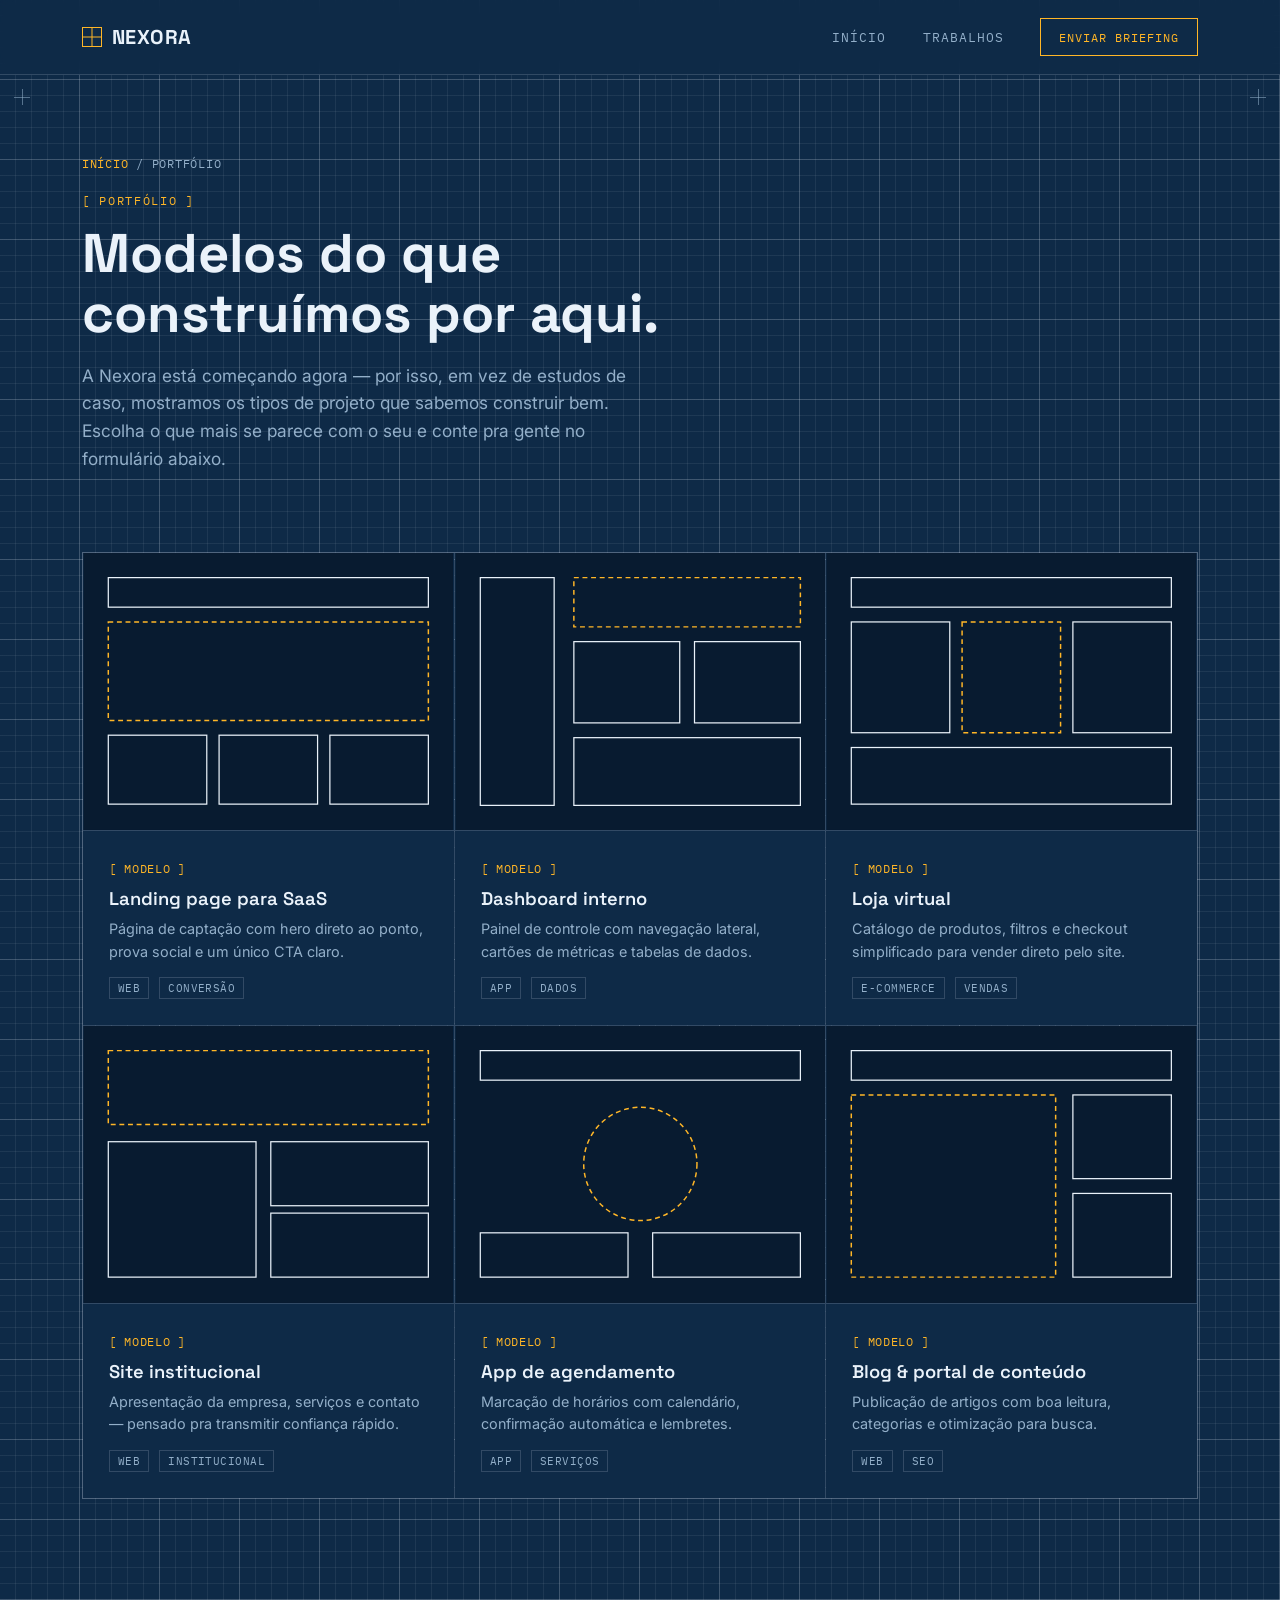
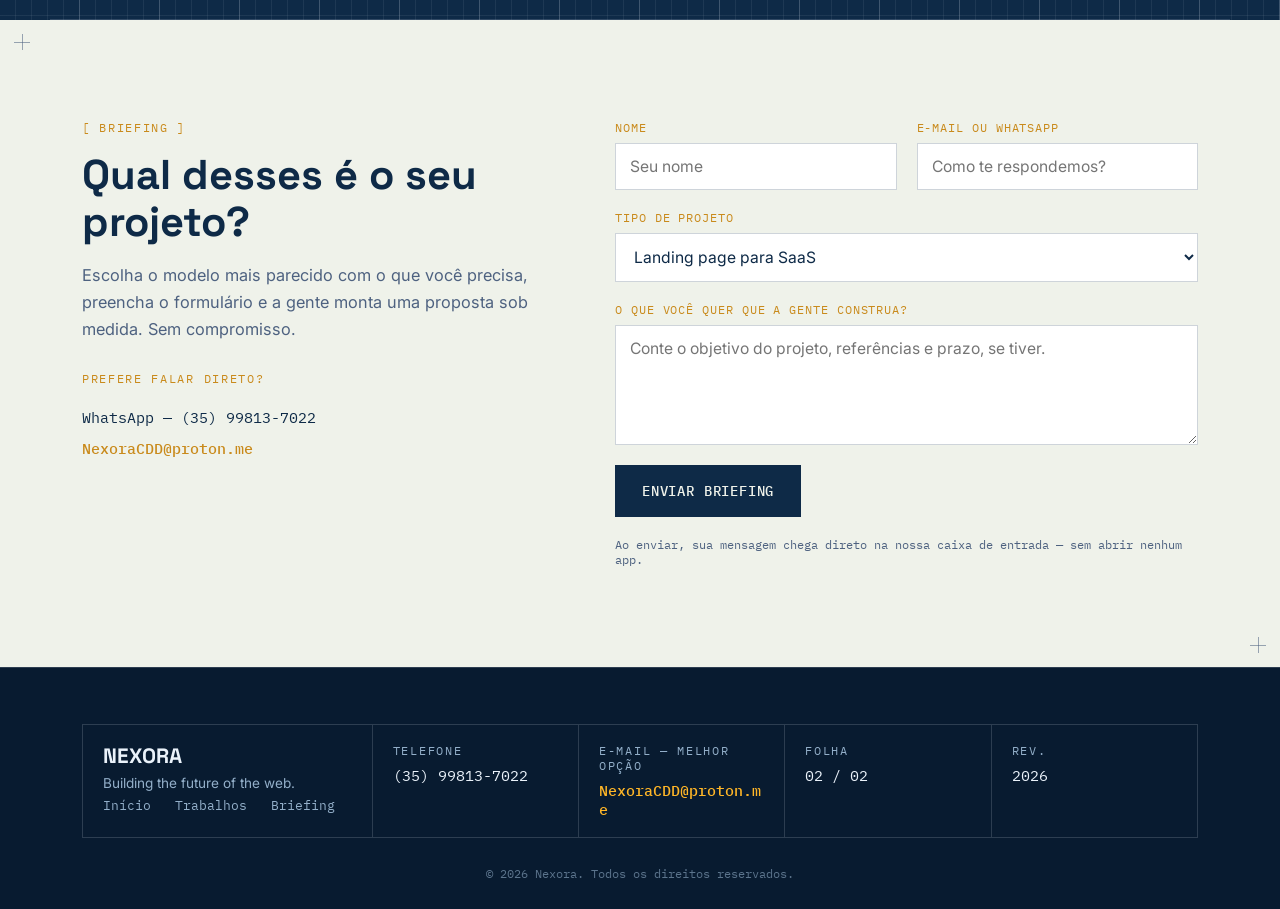
==== portfolio.html @ 4fa9fde5 "Add files via upload" ====
<!DOCTYPE html>
<html lang="pt-BR">
<head>
<meta charset="UTF-8">
<meta name="viewport" content="width=device-width, initial-scale=1.0">
<title>Portfólio & Briefing — Nexora</title>
<link rel="preconnect" href="https://fonts.googleapis.com">
<link rel="preconnect" href="https://fonts.gstatic.com" crossorigin>
<link href="https://fonts.googleapis.com/css2?family=Space+Grotesk:wght@400;500;600;700&family=Inter:wght@400;500;600&family=IBM+Plex+Mono:wght@400;500&display=swap" rel="stylesheet">
<style>
  :root{
    --bg: #0E2A47;
    --bg-deep: #081B30;
    --grid-line: rgba(234,242,250,0.07);
    --grid-line-strong: rgba(234,242,250,0.16);
    --paper: #EAF2FA;
    --paper-dim: #93AFC9;
    --accent: #FFB627;
    --accent-dim: #C98A1B;
    --line: #EAF2FA;

    --paper-bg: #EFF2EA;
    --paper-ink: #0E2A47;
    --paper-ink-dim: #4E6280;

    --font-display: 'Space Grotesk', sans-serif;
    --font-body: 'Inter', sans-serif;
    --font-mono: 'IBM Plex Mono', monospace;
  }

  *{ margin:0; padding:0; box-sizing:border-box; }

  html{ scroll-behavior:smooth; }

  body{
    background:var(--bg);
    color:var(--paper);
    font-family:var(--font-body);
    -webkit-font-smoothing:antialiased;
    overflow-x:hidden;
  }

  @media (prefers-reduced-motion: reduce){
    *{ animation-duration:0.01ms !important; animation-iteration-count:1 !important; transition-duration:0.01ms !important; scroll-behavior:auto !important; }
  }

  a{ color:inherit; text-decoration:none; }
  button{ font-family:inherit; cursor:pointer; }

  :focus-visible{
    outline:2px solid var(--accent);
    outline-offset:3px;
  }

  .blueprint-grid{
    background-image:
      linear-gradient(var(--grid-line) 1px, transparent 1px),
      linear-gradient(90deg, var(--grid-line) 1px, transparent 1px),
      linear-gradient(var(--grid-line-strong) 1px, transparent 1px),
      linear-gradient(90deg, var(--grid-line-strong) 1px, transparent 1px);
    background-size:16px 16px, 16px 16px, 80px 80px, 80px 80px;
    background-position:-1px -1px;
  }

  .paper-grid{
    background-image:
      linear-gradient(rgba(14,42,71,0.06) 1px, transparent 1px),
      linear-gradient(90deg, rgba(14,42,71,0.06) 1px, transparent 1px),
      linear-gradient(rgba(14,42,71,0.14) 1px, transparent 1px),
      linear-gradient(90deg, rgba(14,42,71,0.14) 1px, transparent 1px);
    background-size:16px 16px, 16px 16px, 80px 80px, 80px 80px;
    background-position:-1px -1px;
  }

  .mono-label{
    font-family:var(--font-mono);
    font-size:0.75rem;
    letter-spacing:0.14em;
    text-transform:uppercase;
    color:var(--accent);
  }

  .wrap{
    max-width:1180px;
    margin:0 auto;
    padding:0 32px;
  }

  /* corner registration marks — signature motif */
  .crosshair{
    position:absolute;
    width:16px; height:16px;
    pointer-events:none;
  }
  .crosshair::before, .crosshair::after{
    content:"";
    position:absolute;
    background:currentColor;
    opacity:0.55;
  }
  .crosshair::before{ width:100%; height:1px; top:50%; left:0; }
  .crosshair::after{ width:1px; height:100%; left:50%; top:0; }
  .crosshair.tl{ top:14px; left:14px; }
  .crosshair.tr{ top:14px; right:14px; }
  .crosshair.bl{ bottom:14px; left:14px; }
  .crosshair.br{ bottom:14px; right:14px; }

  /* ---------- NAV ---------- */
  header{
    position:sticky; top:0; z-index:100;
    background:rgba(14,42,71,0.86);
    backdrop-filter:blur(10px);
    border-bottom:1px solid var(--grid-line-strong);
  }
  .nav{
    display:flex; align-items:center; justify-content:space-between;
    padding:18px 32px;
    max-width:1180px; margin:0 auto;
  }
  .logo{
    display:flex; align-items:center; gap:10px;
    font-family:var(--font-display);
    font-weight:700; font-size:1.25rem;
    letter-spacing:0.02em;
  }
  .logo-mark{
    width:20px; height:20px;
    border:1.5px solid var(--accent);
    position:relative; flex-shrink:0;
  }
  .logo-mark::before, .logo-mark::after{
    content:""; position:absolute; background:var(--accent);
  }
  .logo-mark::before{ width:100%; height:1px; top:50%; left:0; transform:translateY(-50%); }
  .logo-mark::after{ width:1px; height:100%; left:50%; top:0; transform:translateX(-50%); }

  .nav-links{
    display:flex; align-items:center; gap:36px;
    font-family:var(--font-mono); font-size:0.82rem;
    text-transform:uppercase; letter-spacing:0.08em;
    color:var(--paper-dim);
  }
  .nav-links a{ transition:color 0.2s; position:relative; }
  .nav-links a:hover{ color:var(--paper); }
  .nav-cta{
    font-family:var(--font-mono);
    font-size:0.78rem; text-transform:uppercase; letter-spacing:0.08em;
    padding:10px 18px;
    border:1px solid var(--accent);
    color:var(--accent);
    background:transparent;
    transition:background 0.2s, color 0.2s;
  }
  .nav-cta:hover{ background:var(--accent); color:var(--bg-deep); }
  .nav-toggle{ display:none; background:none; border:none; color:var(--paper); font-size:1.5rem; }

  @media (max-width:860px){
    .nav-links{ display:none; }
    .nav-toggle{ display:block; }
  }

  /* ---------- HERO ---------- */
  .hero{
    position:relative;
    padding:100px 0 80px;
  }
  .hero-inner{
    display:grid;
    grid-template-columns:1.05fr 0.95fr;
    gap:48px;
    align-items:center;
  }
  .hero-eyebrow{
    display:flex; align-items:center; gap:10px;
    margin-bottom:22px;
  }
  .hero-eyebrow::before{
    content:""; width:26px; height:1px; background:var(--accent);
  }
  .hero h1{
    font-family:var(--font-display);
    font-weight:700;
    font-size:clamp(2.4rem, 5.4vw, 4.2rem);
    line-height:1.05;
    letter-spacing:-0.01em;
    color:var(--paper);
  }
  .hero h1 em{
    font-style:normal;
    color:var(--accent);
  }
  .hero p.lede{
    margin-top:24px;
    font-size:1.1rem;
    line-height:1.65;
    color:var(--paper-dim);
    max-width:480px;
  }
  .hero-actions{
    display:flex; gap:16px; margin-top:36px; flex-wrap:wrap;
  }
  .btn-primary{
    font-family:var(--font-mono);
    font-size:0.85rem; text-transform:uppercase; letter-spacing:0.06em;
    padding:15px 26px;
    background:var(--accent);
    color:var(--bg-deep);
    border:1px solid var(--accent);
    font-weight:500;
    transition:transform 0.15s, box-shadow 0.15s;
  }
  .btn-primary:hover{ transform:translateY(-2px); box-shadow:0 8px 24px rgba(255,182,39,0.25); }
  .btn-secondary{
    font-family:var(--font-mono);
    font-size:0.85rem; text-transform:uppercase; letter-spacing:0.06em;
    padding:15px 26px;
    background:transparent;
    color:var(--paper);
    border:1px solid var(--grid-line-strong);
    transition:border-color 0.2s, color 0.2s;
  }
  .btn-secondary:hover{ border-color:var(--paper); }

  /* hero schematic */
  .schematic{
    position:relative;
    aspect-ratio:1/1;
    max-width:460px;
    margin:0 auto;
  }
  .schematic svg{ width:100%; height:100%; overflow:visible; }
  .draw-line{
    stroke-dasharray:1000;
    stroke-dashoffset:1000;
    animation:draw 2.4s ease forwards;
  }
  .draw-line.d2{ animation-delay:0.3s; }
  .draw-line.d3{ animation-delay:0.6s; }
  .draw-line.d4{ animation-delay:0.9s; }
  @keyframes draw{ to{ stroke-dashoffset:0; } }
  .fade-in-label{
    opacity:0; animation:fadeIn 0.6s ease forwards;
  }
  .fi1{ animation-delay:1.1s; } .fi2{ animation-delay:1.3s; } .fi3{ animation-delay:1.5s; } .fi4{ animation-delay:1.7s; }
  @keyframes fadeIn{ to{ opacity:1; } }

  @media (max-width:860px){
    .hero-inner{ grid-template-columns:1fr; }
    .schematic{ order:-1; max-width:340px; }
  }

  /* ---------- SECTION SHARED ---------- */
  section{ position:relative; padding:100px 0; }
  .section-head{
    max-width:640px;
    margin-bottom:56px;
  }
  .section-head .mono-label{ display:block; margin-bottom:16px; }
  .section-head h2{
    font-family:var(--font-display);
    font-weight:600;
    font-size:clamp(1.8rem, 3.6vw, 2.6rem);
    line-height:1.15;
  }
  .section-head p{
    margin-top:16px;
    color:var(--paper-dim);
    font-size:1.05rem;
    line-height:1.6;
  }
  .divider{
    height:1px;
    background:var(--grid-line-strong);
    max-width:1180px;
    margin:0 auto;
  }

  /* ---------- SERVICES ---------- */
  .services-grid{
    display:grid;
    grid-template-columns:repeat(2, 1fr);
    gap:1px;
    background:var(--grid-line-strong);
    border:1px solid var(--grid-line-strong);
  }
  .service-card{
    background:var(--bg);
    padding:38px;
    position:relative;
    transition:background 0.25s;
  }
  .service-card:hover{ background:var(--bg-deep); }
  .service-tag{
    font-family:var(--font-mono);
    font-size:0.78rem;
    color:var(--accent);
    letter-spacing:0.06em;
  }
  .service-card h3{
    font-family:var(--font-display);
    font-weight:600;
    font-size:1.3rem;
    margin-top:14px;
  }
  .service-card p{
    margin-top:10px;
    color:var(--paper-dim);
    font-size:0.96rem;
    line-height:1.6;
  }
  @media (max-width:700px){
    .services-grid{ grid-template-columns:1fr; }
  }

  /* ---------- PROCESS ---------- */
  .process-bg{ background:var(--bg-deep); }
  .process-list{
    position:relative;
  }
  .process-list::before{
    content:"";
    position:absolute;
    left:29px; top:12px; bottom:12px;
    width:1px;
    background:repeating-linear-gradient(to bottom, var(--grid-line-strong) 0, var(--grid-line-strong) 6px, transparent 6px, transparent 12px);
  }
  .process-item{
    display:grid;
    grid-template-columns:60px 1fr;
    gap:24px;
    padding:26px 0;
    position:relative;
  }
  .process-num{
    font-family:var(--font-mono);
    font-size:0.85rem;
    color:var(--accent);
    display:flex; align-items:flex-start; gap:6px;
  }
  .process-num .dot{
    width:9px; height:9px;
    border:1px solid var(--accent);
    background:var(--bg-deep);
    margin-top:4px;
    flex-shrink:0;
  }
  .process-item h3{
    font-family:var(--font-display);
    font-weight:600;
    font-size:1.2rem;
  }
  .process-item p{
    margin-top:8px;
    color:var(--paper-dim);
    font-size:0.96rem;
    line-height:1.6;
    max-width:520px;
  }

  /* ---------- SPECS / STATS ---------- */
  .specs{
    display:grid;
    grid-template-columns:repeat(4, 1fr);
    border-top:1px solid var(--grid-line-strong);
    border-bottom:1px solid var(--grid-line-strong);
  }
  .spec{
    padding:34px 28px;
    border-left:1px solid var(--grid-line-strong);
  }
  .spec:first-child{ border-left:none; }
  .spec .mono-label{ color:var(--paper-dim); margin-bottom:10px; }
  .spec .value{
    font-family:var(--font-display);
    font-weight:700;
    font-size:2rem;
    color:var(--paper);
  }
  .spec .value span{ color:var(--accent); }
  @media (max-width:860px){
    .specs{ grid-template-columns:repeat(2,1fr); }
    .spec:nth-child(3){ border-left:none; }
  }
  @media (max-width:500px){
    .specs{ grid-template-columns:1fr; }
    .spec{ border-left:none !important; border-top:1px solid var(--grid-line-strong); }
    .spec:first-child{ border-top:none; }
  }

  /* ---------- CTA (paper flip) ---------- */
  .cta-paper{
    background:var(--paper-bg);
    color:var(--paper-ink);
    padding:110px 0;
  }
  .cta-paper .mono-label{ color:var(--accent-dim); }
  .cta-paper h2{
    font-family:var(--font-display);
    font-weight:700;
    font-size:clamp(2rem, 4.5vw, 3.2rem);
    line-height:1.1;
    max-width:680px;
  }
  .cta-paper p{
    margin-top:18px;
    color:var(--paper-ink-dim);
    font-size:1.08rem;
    max-width:520px;
    line-height:1.6;
  }
  .cta-paper .hero-actions{ margin-top:34px; }
  .cta-paper .btn-secondary{
    color:var(--paper-ink);
    border-color:rgba(14,42,71,0.25);
  }
  .cta-paper .btn-secondary:hover{ border-color:var(--paper-ink); }
  .contact-info{
    display:flex;
    flex-wrap:wrap;
    gap:36px;
    margin-top:44px;
    padding-top:28px;
    border-top:1px solid rgba(14,42,71,0.14);
  }
  .contact-item{ display:flex; flex-direction:column; gap:6px; }
  .contact-item .tb-value{
    font-family:var(--font-mono);
    font-size:0.92rem;
    color:var(--paper-ink);
    transition:color 0.2s;
  }
  .contact-item a.tb-value:hover{ color:var(--accent-dim); }

  .stamp{
    position:absolute; top:60px; right:48px;
    width:96px; height:96px;
    border:1.5px solid var(--accent-dim);
    border-radius:50%;
    display:flex; align-items:center; justify-content:center;
    text-align:center;
    transform:rotate(-8deg);
    font-family:var(--font-mono);
    font-size:0.62rem;
    letter-spacing:0.08em;
    text-transform:uppercase;
    color:var(--accent-dim);
    line-height:1.4;
  }
  @media (max-width:700px){ .stamp{ display:none; } }

  /* ---------- FOOTER (title block) ---------- */
  footer{
    background:var(--bg-deep);
    border-top:1px solid var(--grid-line-strong);
    padding:56px 0 28px;
  }
  .titleblock{
    display:grid;
    grid-template-columns:1.4fr repeat(4, 1fr);
    border:1px solid var(--grid-line-strong);
  }
  .tb-cell{
    padding:18px 20px;
    border-left:1px solid var(--grid-line-strong);
  }
  .tb-cell:first-child{ border-left:none; }
  .tb-cell .mono-label{ color:var(--paper-dim); margin-bottom:8px; display:block; }
  .tb-cell .tb-value{ font-family:var(--font-mono); font-size:0.92rem; }
  a.tb-value:hover{ color:var(--accent); }
  .tb-value-accent{ color:var(--accent) !important; font-weight:500; }
  .contact-item .tb-value-accent{ color:var(--accent-dim) !important; }
  .contact-item .tb-value-accent:hover{ color:var(--accent) !important; }
  .tb-brand{
    font-family:var(--font-display);
    font-weight:700; font-size:1.3rem;
    margin-bottom:6px;
  }
  .tb-brand-sub{ color:var(--paper-dim); font-size:0.85rem; }
  .footer-links{
    display:flex; gap:24px; margin-top:6px;
  }
  .footer-links a{
    font-family:var(--font-mono); font-size:0.8rem;
    color:var(--paper-dim); transition:color 0.2s;
  }
  .footer-links a:hover{ color:var(--accent); }
  .copyright{
    margin-top:28px;
    text-align:center;
    font-family:var(--font-mono);
    font-size:0.75rem;
    color:var(--paper-dim);
    opacity:0.6;
  }
  @media (max-width:860px){
    .titleblock{ grid-template-columns:1fr 1fr; }
    .tb-cell:nth-child(3){ border-left:none; }
  }
  @media (max-width:560px){
    .titleblock{ grid-template-columns:1fr; }
    .tb-cell{ border-left:none !important; border-top:1px solid var(--grid-line-strong); }
    .tb-cell:first-child{ border-top:none; }
  }

  /* ---------- PORTFOLIO PAGE ---------- */
  .page-hero{
    padding:80px 0 60px;
    position:relative;
  }
  .page-hero .mono-label{ display:block; margin-bottom:16px; }
  .page-hero h1{
    font-family:var(--font-display);
    font-weight:700;
    font-size:clamp(2rem, 4.6vw, 3.4rem);
    line-height:1.1;
    max-width:720px;
  }
  .page-hero p{
    margin-top:18px;
    color:var(--paper-dim);
    font-size:1.08rem;
    max-width:560px;
    line-height:1.6;
  }
  .breadcrumb{
    font-family:var(--font-mono);
    font-size:0.78rem;
    color:var(--paper-dim);
    letter-spacing:0.06em;
    text-transform:uppercase;
    margin-bottom:22px;
  }
  .breadcrumb a{ color:var(--accent); }
  .breadcrumb a:hover{ text-decoration:underline; }

  .portfolio-grid{
    display:grid;
    grid-template-columns:repeat(3, 1fr);
    gap:1px;
    background:var(--grid-line-strong);
    border:1px solid var(--grid-line-strong);
  }
  .project-card{
    background:var(--bg);
    padding:0;
    position:relative;
    overflow:hidden;
    transition:background 0.25s;
  }
  .project-card:hover{ background:var(--bg-deep); }
  .project-thumb{
    aspect-ratio:4/3;
    position:relative;
    border-bottom:1px solid var(--grid-line-strong);
    overflow:hidden;
  }
  .project-thumb svg{ width:100%; height:100%; }
  .project-body{ padding:26px; }
  .project-tag{
    font-family:var(--font-mono);
    font-size:0.72rem;
    color:var(--accent);
    letter-spacing:0.06em;
  }
  .project-card h3{
    font-family:var(--font-display);
    font-weight:600;
    font-size:1.15rem;
    margin-top:10px;
  }
  .project-card p{
    margin-top:8px;
    color:var(--paper-dim);
    font-size:0.9rem;
    line-height:1.55;
  }
  .project-meta{
    margin-top:14px;
    display:flex;
    gap:10px;
    flex-wrap:wrap;
  }
  .project-meta span{
    font-family:var(--font-mono);
    font-size:0.68rem;
    color:var(--paper-dim);
    border:1px solid var(--grid-line-strong);
    padding:3px 8px;
    text-transform:uppercase;
    letter-spacing:0.04em;
  }
  @media (max-width:900px){ .portfolio-grid{ grid-template-columns:repeat(2,1fr); } }
  @media (max-width:600px){ .portfolio-grid{ grid-template-columns:1fr; } }

  /* briefing form */
  .briefing{
    background:var(--paper-bg);
    color:var(--paper-ink);
    padding:100px 0;
    position:relative;
  }
  .briefing-grid{
    display:grid;
    grid-template-columns:0.9fr 1.1fr;
    gap:56px;
  }
  .briefing-intro .mono-label{ color:var(--accent-dim); display:block; margin-bottom:16px; }
  .briefing-intro h2{
    font-family:var(--font-display);
    font-weight:700;
    font-size:clamp(1.8rem, 3.6vw, 2.6rem);
    line-height:1.15;
  }
  .briefing-intro p{
    margin-top:16px;
    color:var(--paper-ink-dim);
    font-size:1.02rem;
    line-height:1.65;
  }
  .briefing-intro .contact-item{ margin-top:28px; }
  .briefing-intro .tb-value{ font-family:var(--font-mono); font-size:0.92rem; }

  form.briefing-form{
    display:flex;
    flex-direction:column;
    gap:20px;
  }
  .form-row{ display:grid; grid-template-columns:1fr 1fr; gap:20px; }
  .field{ display:flex; flex-direction:column; gap:8px; }
  .field label{
    font-family:var(--font-mono);
    font-size:0.72rem;
    text-transform:uppercase;
    letter-spacing:0.08em;
    color:var(--accent-dim);
  }
  .field input, .field select, .field textarea{
    font-family:var(--font-body);
    font-size:0.98rem;
    padding:13px 14px;
    background:#fff;
    border:1px solid rgba(14,42,71,0.2);
    color:var(--paper-ink);
  }
  .field input:focus, .field select:focus, .field textarea:focus{
    outline:2px solid var(--accent);
    outline-offset:1px;
    border-color:var(--accent);
  }
  .field textarea{ resize:vertical; min-height:120px; font-family:var(--font-body); }
  .form-submit{
    font-family:var(--font-mono);
    font-size:0.85rem;
    text-transform:uppercase;
    letter-spacing:0.06em;
    padding:16px 26px;
    background:var(--paper-ink);
    color:var(--paper-bg);
    border:1px solid var(--paper-ink);
    font-weight:500;
    transition:transform 0.15s, opacity 0.15s;
    align-self:flex-start;
  }
  .form-submit:hover{ transform:translateY(-2px); opacity:0.9; }
  .form-note{
    font-family:var(--font-mono);
    font-size:0.76rem;
    color:var(--paper-ink-dim);
  }
  @media (max-width:760px){
    .briefing-grid{ grid-template-columns:1fr; }
    .form-row{ grid-template-columns:1fr; }
  }
</style>
</head>
<body class="blueprint-grid">

  <header>
    <nav class="nav">
      <a href="nexora.html" class="logo">
        <span class="logo-mark"></span>
        NEXORA
      </a>
      <div class="nav-links">
        <a href="nexora.html">Início</a>
        <a href="#trabalhos">Trabalhos</a>
        <a href="#briefing" class="nav-cta">Enviar briefing</a>
      </div>
      <button class="nav-toggle" aria-label="Abrir menu">☰</button>
    </nav>
  </header>

  <!-- HERO -->
  <!-- PAGE HERO -->
  <section class="page-hero">
    <div class="crosshair tl" style="color:var(--paper-dim)"></div>
    <div class="crosshair tr" style="color:var(--paper-dim)"></div>
    <div class="wrap">
      <div class="breadcrumb"><a href="nexora.html">Início</a> / Portfólio</div>
      <span class="mono-label">[ Portfólio ]</span>
      <h1 style="margin-top:16px;">Modelos do que construímos por aqui.</h1>
      <p>A Nexora está começando agora — por isso, em vez de estudos de caso, mostramos os tipos de projeto que sabemos construir bem. Escolha o que mais se parece com o seu e conte pra gente no formulário abaixo.</p>
    </div>
  </section>

  <!-- PORTFOLIO GRID -->
  <section id="trabalhos" style="padding-top:20px;">
    <div class="wrap">
      <div class="portfolio-grid">

        <div class="project-card">
          <div class="project-thumb">
            <svg viewBox="0 0 300 225" fill="none">
              <rect width="300" height="225" fill="var(--bg-deep)"/>
              <rect x="20" y="20" width="260" height="24" fill="none" stroke="var(--line)" stroke-width="1"/>
              <rect x="20" y="56" width="260" height="80" fill="none" stroke="var(--accent)" stroke-width="1.2" stroke-dasharray="4 3"/>
              <rect x="20" y="148" width="80" height="56" fill="none" stroke="var(--line)" stroke-width="1"/>
              <rect x="110" y="148" width="80" height="56" fill="none" stroke="var(--line)" stroke-width="1"/>
              <rect x="200" y="148" width="80" height="56" fill="none" stroke="var(--line)" stroke-width="1"/>
            </svg>
          </div>
          <div class="project-body">
            <span class="project-tag">[ MODELO ]</span>
            <h3>Landing page para SaaS</h3>
            <p>Página de captação com hero direto ao ponto, prova social e um único CTA claro.</p>
            <div class="project-meta"><span>Web</span><span>Conversão</span></div>
          </div>
        </div>

        <div class="project-card">
          <div class="project-thumb">
            <svg viewBox="0 0 300 225" fill="none">
              <rect width="300" height="225" fill="var(--bg-deep)"/>
              <rect x="20" y="20" width="60" height="185" fill="none" stroke="var(--line)" stroke-width="1"/>
              <rect x="96" y="20" width="184" height="40" fill="none" stroke="var(--accent)" stroke-width="1.2" stroke-dasharray="4 3"/>
              <rect x="96" y="72" width="86" height="66" fill="none" stroke="var(--line)" stroke-width="1"/>
              <rect x="194" y="72" width="86" height="66" fill="none" stroke="var(--line)" stroke-width="1"/>
              <rect x="96" y="150" width="184" height="55" fill="none" stroke="var(--line)" stroke-width="1"/>
            </svg>
          </div>
          <div class="project-body">
            <span class="project-tag">[ MODELO ]</span>
            <h3>Dashboard interno</h3>
            <p>Painel de controle com navegação lateral, cartões de métricas e tabelas de dados.</p>
            <div class="project-meta"><span>App</span><span>Dados</span></div>
          </div>
        </div>

        <div class="project-card">
          <div class="project-thumb">
            <svg viewBox="0 0 300 225" fill="none">
              <rect width="300" height="225" fill="var(--bg-deep)"/>
              <rect x="20" y="20" width="260" height="24" fill="none" stroke="var(--line)" stroke-width="1"/>
              <rect x="20" y="56" width="80" height="90" fill="none" stroke="var(--line)" stroke-width="1"/>
              <rect x="110" y="56" width="80" height="90" fill="none" stroke="var(--accent)" stroke-width="1.2" stroke-dasharray="4 3"/>
              <rect x="200" y="56" width="80" height="90" fill="none" stroke="var(--line)" stroke-width="1"/>
              <rect x="20" y="158" width="260" height="46" fill="none" stroke="var(--line)" stroke-width="1"/>
            </svg>
          </div>
          <div class="project-body">
            <span class="project-tag">[ MODELO ]</span>
            <h3>Loja virtual</h3>
            <p>Catálogo de produtos, filtros e checkout simplificado para vender direto pelo site.</p>
            <div class="project-meta"><span>E-commerce</span><span>Vendas</span></div>
          </div>
        </div>

        <div class="project-card">
          <div class="project-thumb">
            <svg viewBox="0 0 300 225" fill="none">
              <rect width="300" height="225" fill="var(--bg-deep)"/>
              <rect x="20" y="20" width="260" height="60" fill="none" stroke="var(--accent)" stroke-width="1.2" stroke-dasharray="4 3"/>
              <rect x="20" y="94" width="120" height="110" fill="none" stroke="var(--line)" stroke-width="1"/>
              <rect x="152" y="94" width="128" height="52" fill="none" stroke="var(--line)" stroke-width="1"/>
              <rect x="152" y="152" width="128" height="52" fill="none" stroke="var(--line)" stroke-width="1"/>
            </svg>
          </div>
          <div class="project-body">
            <span class="project-tag">[ MODELO ]</span>
            <h3>Site institucional</h3>
            <p>Apresentação da empresa, serviços e contato — pensado pra transmitir confiança rápido.</p>
            <div class="project-meta"><span>Web</span><span>Institucional</span></div>
          </div>
        </div>

        <div class="project-card">
          <div class="project-thumb">
            <svg viewBox="0 0 300 225" fill="none">
              <rect width="300" height="225" fill="var(--bg-deep)"/>
              <rect x="20" y="20" width="260" height="24" fill="none" stroke="var(--line)" stroke-width="1"/>
              <circle cx="150" cy="112" r="46" fill="none" stroke="var(--accent)" stroke-width="1.2" stroke-dasharray="4 3"/>
              <rect x="20" y="168" width="120" height="36" fill="none" stroke="var(--line)" stroke-width="1"/>
              <rect x="160" y="168" width="120" height="36" fill="none" stroke="var(--line)" stroke-width="1"/>
            </svg>
          </div>
          <div class="project-body">
            <span class="project-tag">[ MODELO ]</span>
            <h3>App de agendamento</h3>
            <p>Marcação de horários com calendário, confirmação automática e lembretes.</p>
            <div class="project-meta"><span>App</span><span>Serviços</span></div>
          </div>
        </div>

        <div class="project-card">
          <div class="project-thumb">
            <svg viewBox="0 0 300 225" fill="none">
              <rect width="300" height="225" fill="var(--bg-deep)"/>
              <rect x="20" y="20" width="260" height="24" fill="none" stroke="var(--line)" stroke-width="1"/>
              <rect x="20" y="56" width="166" height="148" fill="none" stroke="var(--accent)" stroke-width="1.2" stroke-dasharray="4 3"/>
              <rect x="200" y="56" width="80" height="68" fill="none" stroke="var(--line)" stroke-width="1"/>
              <rect x="200" y="136" width="80" height="68" fill="none" stroke="var(--line)" stroke-width="1"/>
            </svg>
          </div>
          <div class="project-body">
            <span class="project-tag">[ MODELO ]</span>
            <h3>Blog & portal de conteúdo</h3>
            <p>Publicação de artigos com boa leitura, categorias e otimização para busca.</p>
            <div class="project-meta"><span>Web</span><span>SEO</span></div>
          </div>
        </div>

      </div>
    </div>
  </section>

  <div class="divider" style="margin-top:20px;"></div>

  <!-- BRIEFING -->
  <section id="briefing" class="briefing paper-grid">
    <div class="crosshair tl" style="color:var(--paper-ink-dim)"></div>
    <div class="crosshair br" style="color:var(--paper-ink-dim)"></div>
    <div class="wrap briefing-grid">
      <div class="briefing-intro">
        <span class="mono-label">[ Briefing ]</span>
        <h2>Qual desses é o seu projeto?</h2>
        <p>Escolha o modelo mais parecido com o que você precisa, preencha o formulário e a gente monta uma proposta sob medida. Sem compromisso.</p>

        <div class="contact-item">
          <span class="mono-label" style="color:var(--accent-dim);">Prefere falar direto?</span>
          <a href="https://wa.me/5535998137022" class="tb-value" style="display:block; color:var(--paper-ink);">WhatsApp — (35) 99813-7022</a>
          <a href="mailto:NexoraCDD@proton.me" class="tb-value tb-value-accent" style="display:block; margin-top:6px;">NexoraCDD@proton.me</a>
        </div>
      </div>

      <form class="briefing-form" id="briefingForm">
        <!-- Cole sua Access Key do web3forms.com aqui embaixo -->
        <input type="hidden" name="access_key" value="99f2f4a2-6f78-4900-a56f-5299355bd9d7">
        <input type="hidden" name="subject" value="Novo briefing de projeto — Nexora">
        <input type="checkbox" name="botcheck" style="display:none;">

        <div class="form-row">
          <div class="field">
            <label for="bf-name">Nome</label>
            <input id="bf-name" name="Nome" type="text" placeholder="Seu nome" required>
          </div>
          <div class="field">
            <label for="bf-contact">E-mail ou WhatsApp</label>
            <input id="bf-contact" name="Contato" type="text" placeholder="Como te respondemos?" required>
          </div>
        </div>

        <div class="field">
          <label for="bf-type">Tipo de projeto</label>
          <select id="bf-type" name="Tipo de projeto">
            <option>Landing page para SaaS</option>
            <option>Dashboard interno</option>
            <option>Loja virtual</option>
            <option>Site institucional</option>
            <option>App de agendamento</option>
            <option>Blog / portal de conteúdo</option>
            <option>Outro</option>
          </select>
        </div>

        <div class="field">
          <label for="bf-message">O que você quer que a gente construa?</label>
          <textarea id="bf-message" name="Descrição do projeto" placeholder="Conte o objetivo do projeto, referências e prazo, se tiver." required></textarea>
        </div>

        <button type="submit" class="form-submit" id="bf-submit">Enviar briefing</button>
        <span class="form-note" id="bf-note">Ao enviar, sua mensagem chega direto na nossa caixa de entrada — sem abrir nenhum app.</span>
      </form>
    </div>
  </section>

  <script>
    const briefingForm = document.getElementById('briefingForm');
    const submitBtn = document.getElementById('bf-submit');
    const note = document.getElementById('bf-note');

    briefingForm.addEventListener('submit', function(e){
      e.preventDefault();
      submitBtn.textContent = 'Enviando...';
      submitBtn.disabled = true;

      const formData = new FormData(briefingForm);
      const payload = Object.fromEntries(formData.entries());

      fetch('https://api.web3forms.com/submit', {
        method: 'POST',
        headers: { 'Content-Type': 'application/json', Accept: 'application/json' },
        body: JSON.stringify(payload)
      })
        .then(res => res.json())
        .then(data => {
          if (data.success) {
            briefingForm.reset();
            submitBtn.textContent = 'Enviado ✓';
            note.textContent = 'Recebemos seu briefing! Vamos responder em breve.';
            note.style.color = 'var(--accent-dim)';
          } else {
            throw new Error(data.message || 'Falha no envio');
          }
        })
        .catch(() => {
          submitBtn.textContent = 'Enviar briefing';
          submitBtn.disabled = false;
          note.textContent = 'Não conseguimos enviar agora. Chama no WhatsApp ou tente novamente.';
          note.style.color = '#B3261E';
        });
    });
  </script>

  <!-- FOOTER -->
  <footer>
    <div class="wrap">
      <div class="titleblock">
        <div class="tb-cell">
          <div class="tb-brand">NEXORA</div>
          <div class="tb-brand-sub">Building the future of the web.</div>
          <div class="footer-links">
            <a href="nexora.html">Início</a>
            <a href="#trabalhos">Trabalhos</a>
            <a href="#briefing">Briefing</a>
          </div>
        </div>
        <div class="tb-cell">
          <span class="mono-label">Telefone</span>
          <a href="tel:+5535998137022" class="tb-value" style="display:block;">(35) 99813-7022</a>
        </div>
        <div class="tb-cell">
          <span class="mono-label">E-mail — melhor opção</span>
          <a href="mailto:NexoraCDD@proton.me" class="tb-value tb-value-accent" style="display:block; word-break:break-all;">NexoraCDD@proton.me</a>
        </div>
        <div class="tb-cell">
          <span class="mono-label">Folha</span>
          <div class="tb-value">02 / 02</div>
        </div>
        <div class="tb-cell">
          <span class="mono-label">Rev.</span>
          <div class="tb-value">2026</div>
        </div>
      </div>
      <div class="copyright">© 2026 Nexora. Todos os direitos reservados.</div>
    </div>
  </footer>

</body>
</html>
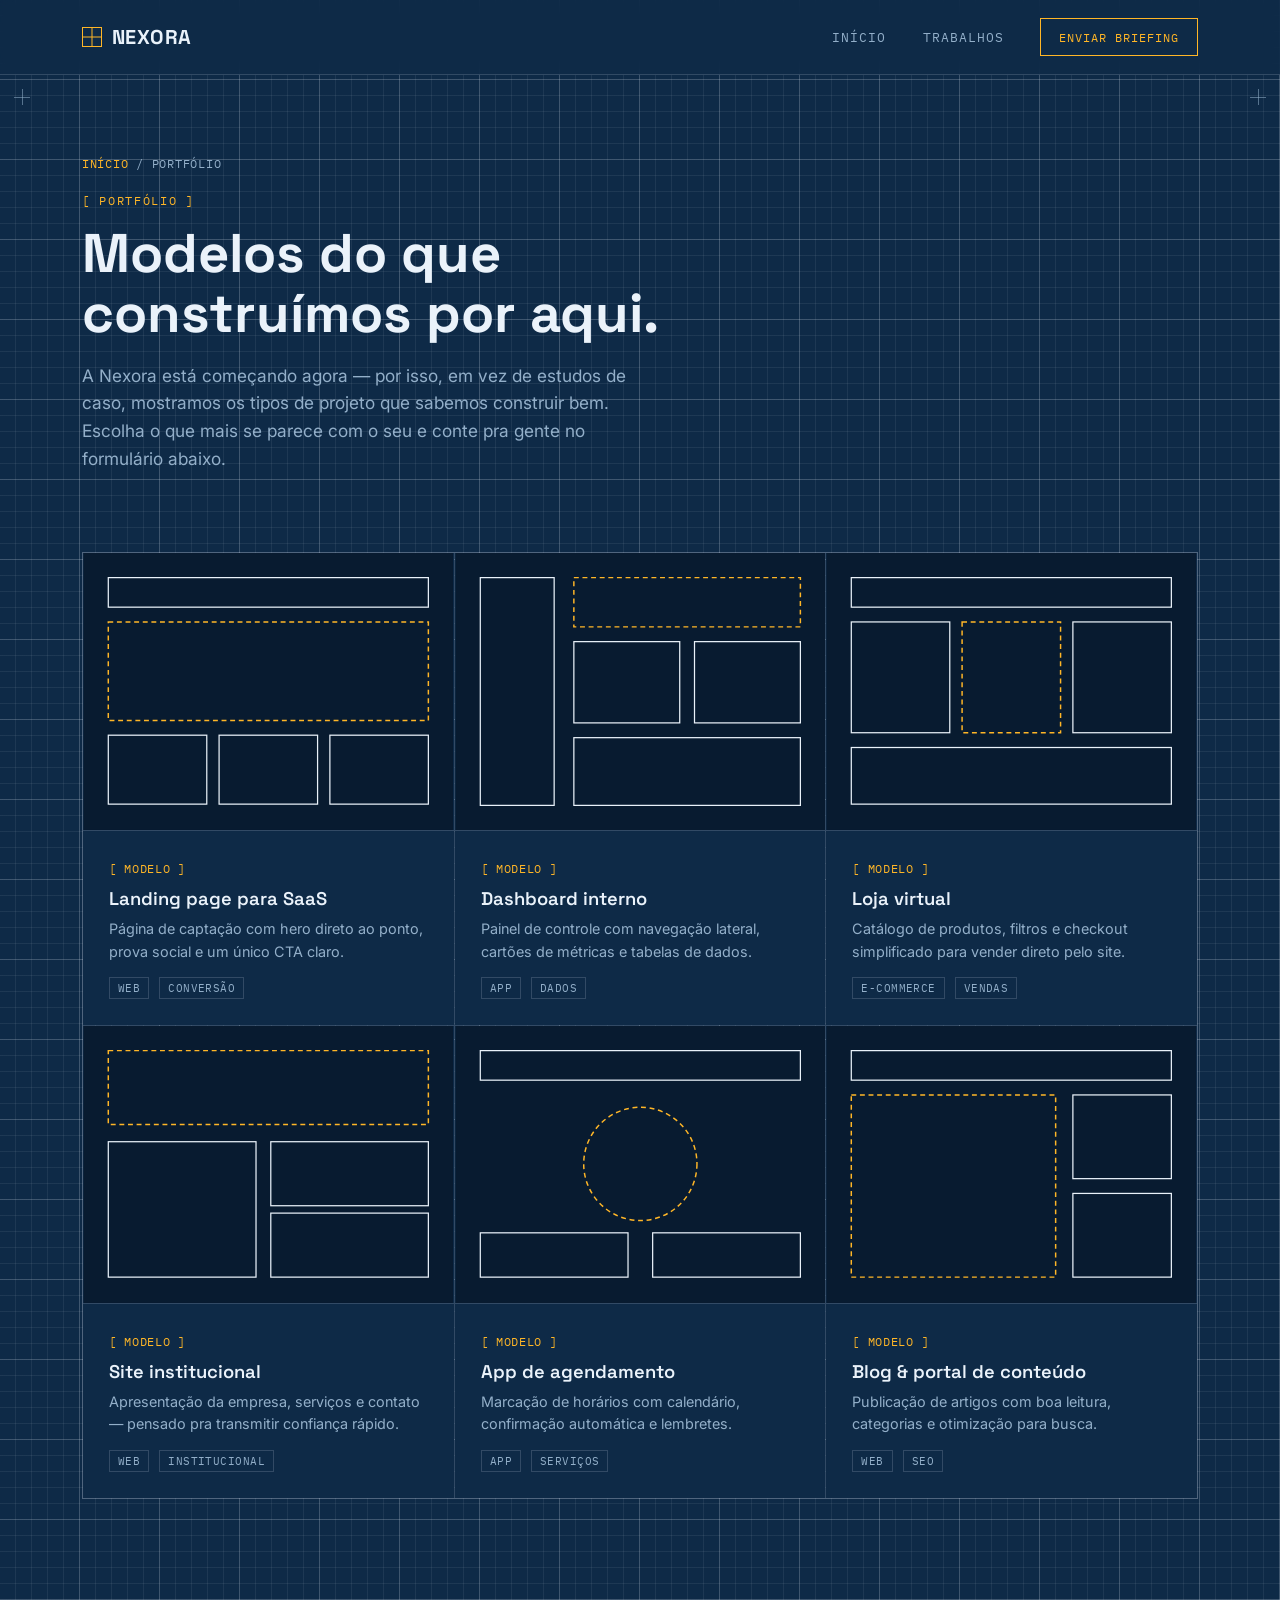
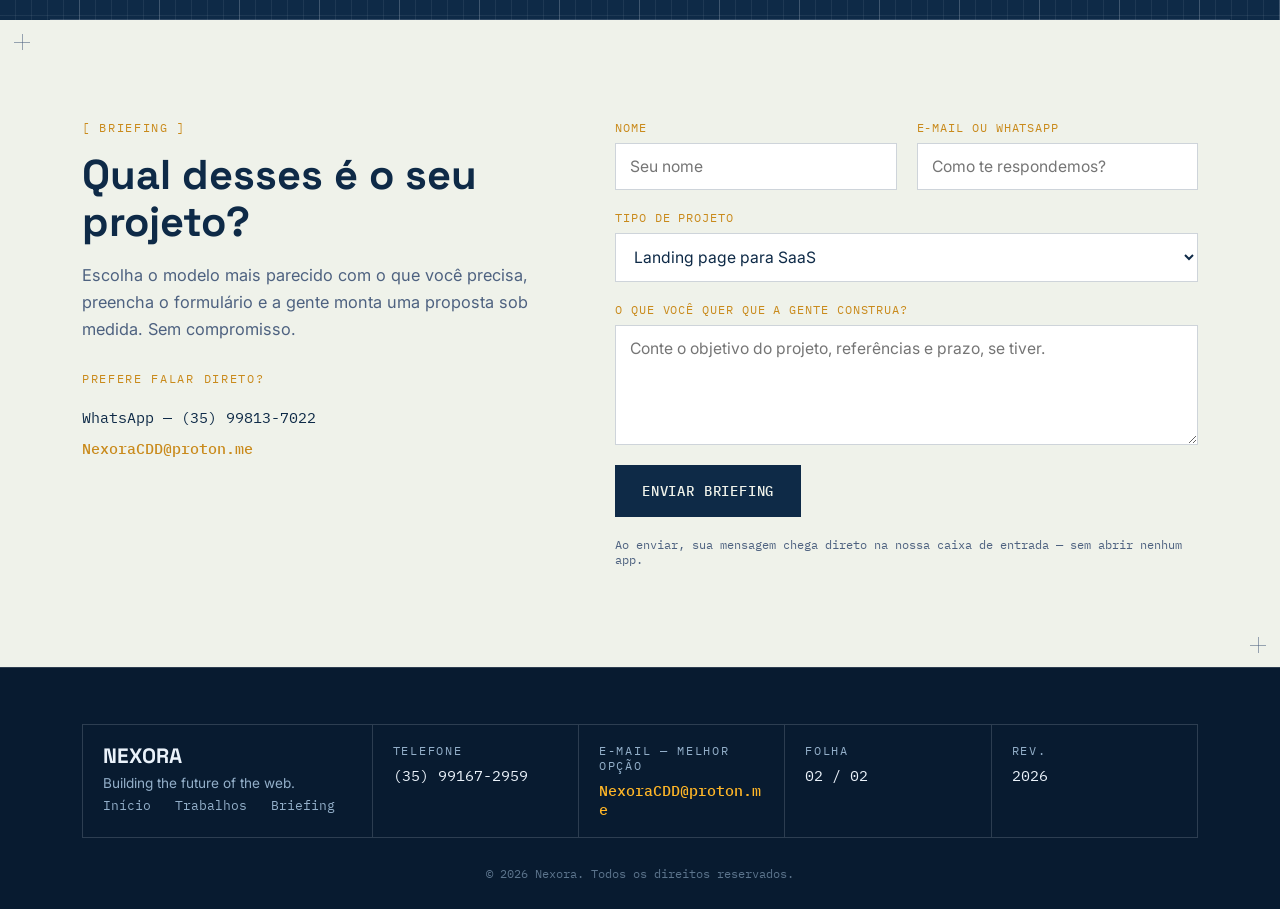
==== commit 62a82b6f: "Update phone number in portfolio.html" ====
--- a/portfolio.html
+++ b/portfolio.html
@@ -936,7 +936,7 @@
         </div>
         <div class="tb-cell">
           <span class="mono-label">Telefone</span>
-          <a href="tel:+5535998137022" class="tb-value" style="display:block;">(35) 99813-7022</a>
+          <a href="tel:+5535998137022" class="tb-value" style="display:block;">(35) 99167-2959</a>
         </div>
         <div class="tb-cell">
           <span class="mono-label">E-mail — melhor opção</span>
